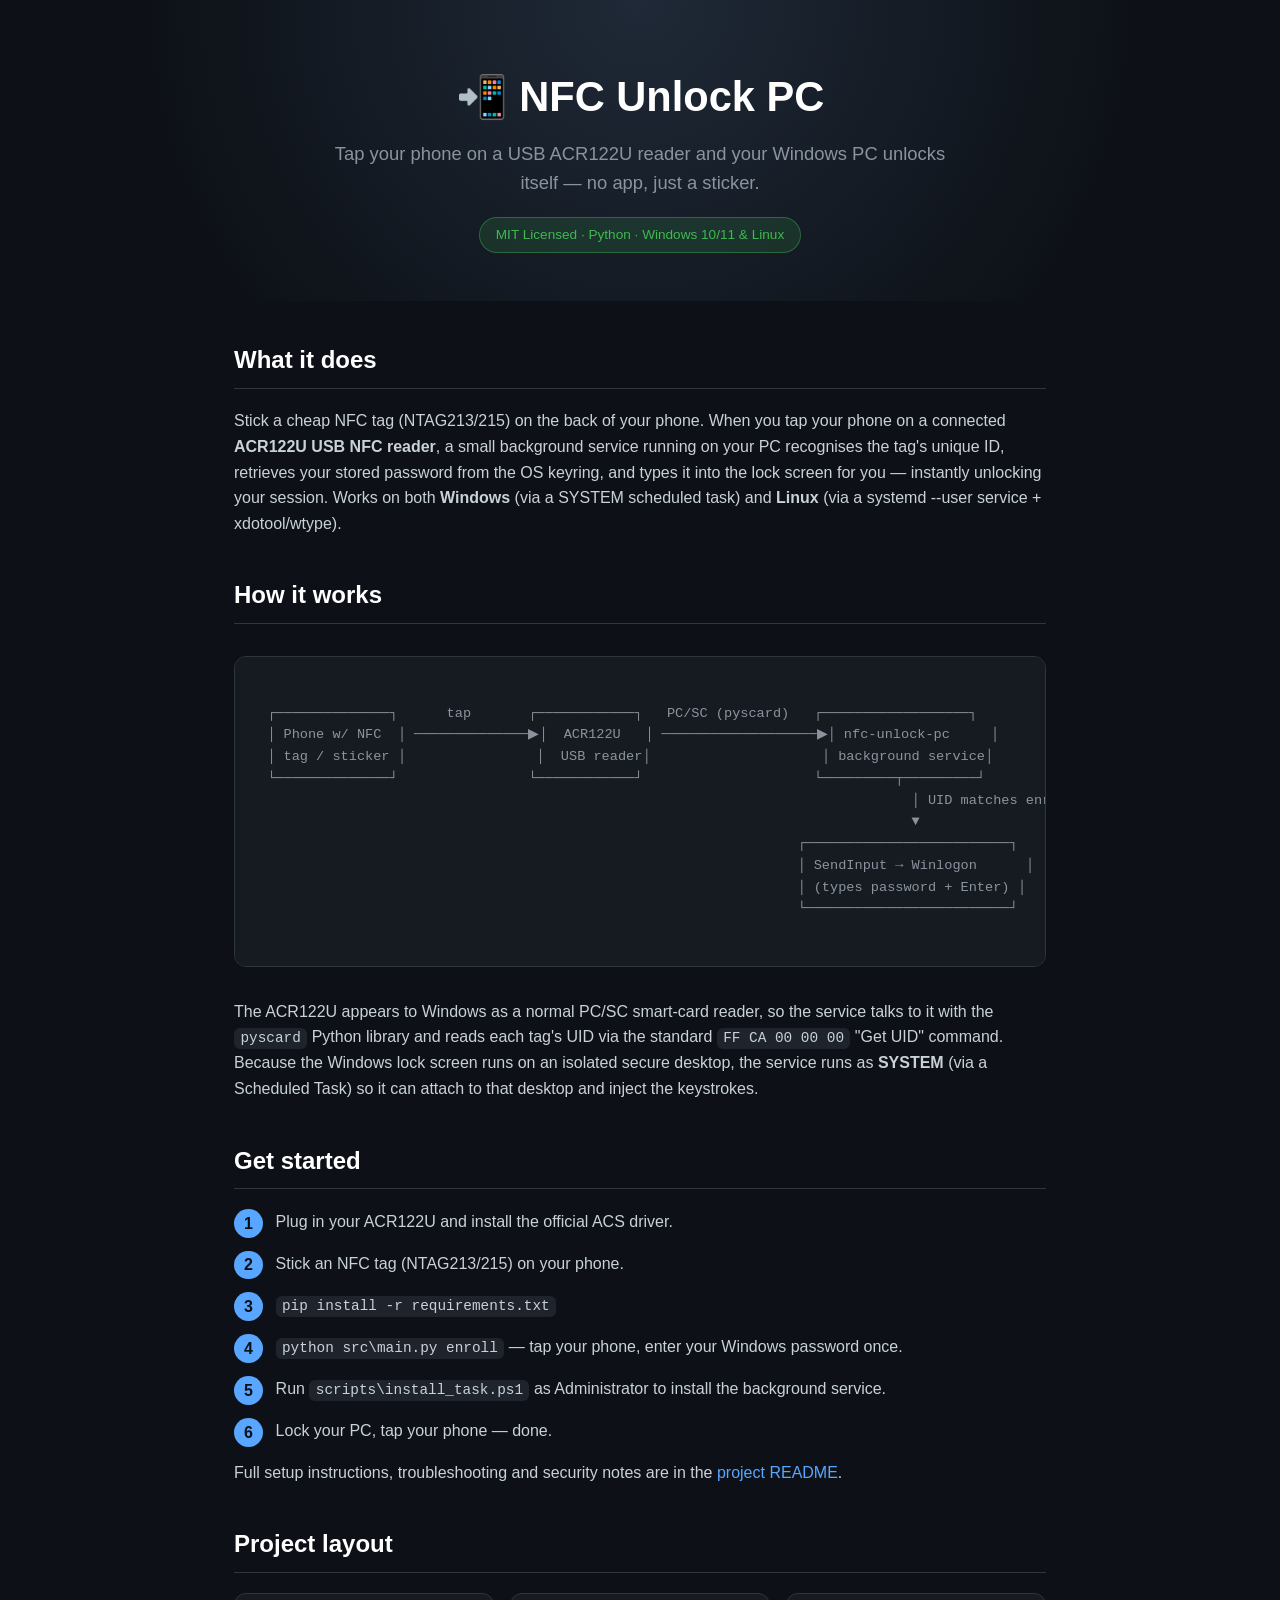
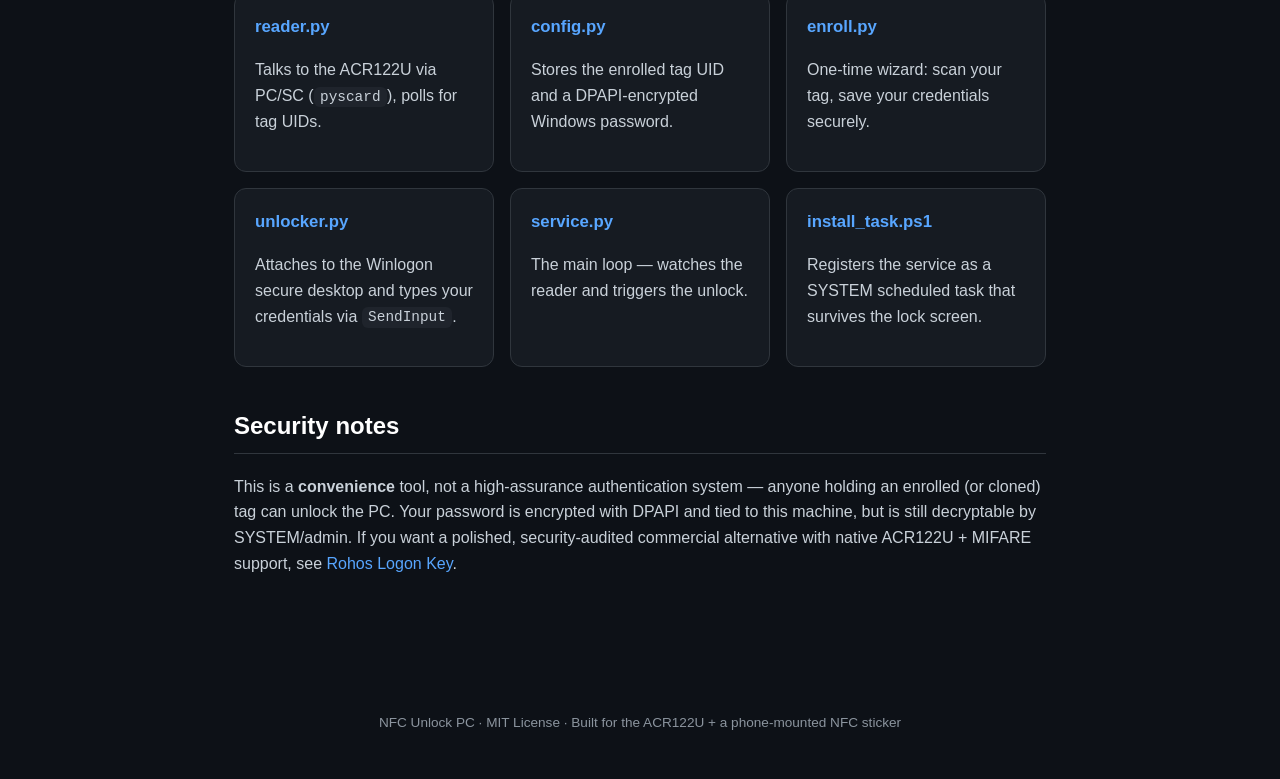
==== docs/index.html @ 6711de99 "Add project explainer website for GitHub Pages" ====
<!DOCTYPE html>
<html lang="en">
<head>
  <meta charset="UTF-8">
  <meta name="viewport" content="width=device-width, initial-scale=1.0">
  <title>NFC Unlock PC — tap your phone to unlock Windows</title>
  <style>
    :root {
      --bg: #0d1117;
      --panel: #161b22;
      --accent: #58a6ff;
      --accent2: #3fb950;
      --text: #c9d1d9;
      --muted: #8b949e;
    }
    * { box-sizing: border-box; }
    body {
      margin: 0;
      font-family: -apple-system, Segoe UI, Roboto, Helvetica, Arial, sans-serif;
      background: var(--bg);
      color: var(--text);
      line-height: 1.6;
    }
    header {
      padding: 4rem 1.5rem 3rem;
      text-align: center;
      background: radial-gradient(circle at top, #1f2937 0%, var(--bg) 70%);
    }
    header h1 {
      font-size: 2.6rem;
      margin: 0 0 0.5rem;
      color: #fff;
    }
    header p {
      color: var(--muted);
      font-size: 1.15rem;
      max-width: 640px;
      margin: 0 auto;
    }
    .badge {
      display: inline-block;
      margin-top: 1.2rem;
      padding: 0.4rem 1rem;
      border-radius: 999px;
      background: rgba(63, 185, 80, 0.15);
      color: var(--accent2);
      font-size: 0.85rem;
      border: 1px solid rgba(63, 185, 80, 0.4);
    }
    main {
      max-width: 860px;
      margin: 0 auto;
      padding: 0 1.5rem 4rem;
    }
    .diagram {
      background: var(--panel);
      border: 1px solid #30363d;
      border-radius: 12px;
      padding: 1.5rem;
      overflow-x: auto;
      font-family: ui-monospace, SFMono-Regular, Menlo, Consolas, monospace;
      font-size: 0.85rem;
      color: var(--muted);
      margin: 2rem 0;
      white-space: pre;
    }
    section {
      margin: 2.5rem 0;
    }
    h2 {
      color: #fff;
      border-bottom: 1px solid #30363d;
      padding-bottom: 0.5rem;
    }
    .grid {
      display: grid;
      grid-template-columns: repeat(auto-fit, minmax(220px, 1fr));
      gap: 1rem;
      margin-top: 1rem;
    }
    .card {
      background: var(--panel);
      border: 1px solid #30363d;
      border-radius: 12px;
      padding: 1.25rem;
    }
    .card h3 {
      margin-top: 0;
      color: var(--accent);
      font-size: 1.05rem;
    }
    code, pre {
      background: #1f242c;
      border-radius: 6px;
      padding: 0.15rem 0.4rem;
      font-family: ui-monospace, SFMono-Regular, Menlo, Consolas, monospace;
      font-size: 0.9em;
    }
    pre {
      display: block;
      padding: 1rem;
      overflow-x: auto;
    }
    a { color: var(--accent); text-decoration: none; }
    a:hover { text-decoration: underline; }
    footer {
      text-align: center;
      color: var(--muted);
      font-size: 0.85rem;
      padding: 2rem 1.5rem 3rem;
    }
    .steps {
      list-style: none;
      padding: 0;
      counter-reset: step;
    }
    .steps li {
      counter-increment: step;
      position: relative;
      padding-left: 2.6rem;
      margin-bottom: 1rem;
    }
    .steps li::before {
      content: counter(step);
      position: absolute;
      left: 0;
      top: 0;
      width: 1.8rem;
      height: 1.8rem;
      border-radius: 50%;
      background: var(--accent);
      color: #0d1117;
      font-weight: bold;
      display: flex;
      align-items: center;
      justify-content: center;
    }
  </style>
</head>
<body>
  <header>
    <h1>📲 NFC Unlock PC</h1>
    <p>Tap your phone on a USB ACR122U reader and your Windows PC unlocks itself — no app, just a sticker.</p>
    <span class="badge">MIT Licensed · Python · Windows 10/11 &amp; Linux</span>
  </header>

  <main>
    <section>
      <h2>What it does</h2>
      <p>
        Stick a cheap NFC tag (NTAG213/215) on the back of your phone. When you tap
        your phone on a connected <strong>ACR122U USB NFC reader</strong>, a small
        background service running on your PC recognises the tag's unique ID,
        retrieves your stored password from the OS keyring, and types it into the
        lock screen for you — instantly unlocking your session. Works on both
        <strong>Windows</strong> (via a SYSTEM scheduled task) and
        <strong>Linux</strong> (via a systemd --user service + xdotool/wtype).
      </p>
    </section>

    <section>
      <h2>How it works</h2>
      <div class="diagram">
 ┌──────────────┐      tap       ┌────────────┐   PC/SC (pyscard)   ┌──────────────────┐
 │ Phone w/ NFC  │ ──────────────▶│  ACR122U   │ ───────────────────▶│ nfc-unlock-pc     │
 │ tag / sticker │                │  USB reader│                     │ background service│
 └──────────────┘                └────────────┘                     └─────────┬─────────┘
                                                                                │ UID matches enrolled tag?
                                                                                ▼
                                                                  ┌─────────────────────────┐
                                                                  │ SendInput → Winlogon      │
                                                                  │ (types password + Enter) │
                                                                  └─────────────────────────┘
      </div>
      <p>
        The ACR122U appears to Windows as a normal PC/SC smart-card reader, so the
        service talks to it with the <code>pyscard</code> Python library and reads
        each tag's UID via the standard <code>FF CA 00 00 00</code> "Get UID" command.
        Because the Windows lock screen runs on an isolated secure desktop, the
        service runs as <strong>SYSTEM</strong> (via a Scheduled Task) so it can attach
        to that desktop and inject the keystrokes.
      </p>
    </section>

    <section>
      <h2>Get started</h2>
      <ol class="steps">
        <li>Plug in your ACR122U and install the official ACS driver.</li>
        <li>Stick an NFC tag (NTAG213/215) on your phone.</li>
        <li><code>pip install -r requirements.txt</code></li>
        <li><code>python src\main.py enroll</code> — tap your phone, enter your Windows password once.</li>
        <li>Run <code>scripts\install_task.ps1</code> as Administrator to install the background service.</li>
        <li>Lock your PC, tap your phone — done.</li>
      </ol>
      <p>Full setup instructions, troubleshooting and security notes are in the <a href="https://github.com/">project README</a>.</p>
    </section>

    <section>
      <h2>Project layout</h2>
      <div class="grid">
        <div class="card">
          <h3>reader.py</h3>
          <p>Talks to the ACR122U via PC/SC (<code>pyscard</code>), polls for tag UIDs.</p>
        </div>
        <div class="card">
          <h3>config.py</h3>
          <p>Stores the enrolled tag UID and a DPAPI-encrypted Windows password.</p>
        </div>
        <div class="card">
          <h3>enroll.py</h3>
          <p>One-time wizard: scan your tag, save your credentials securely.</p>
        </div>
        <div class="card">
          <h3>unlocker.py</h3>
          <p>Attaches to the Winlogon secure desktop and types your credentials via <code>SendInput</code>.</p>
        </div>
        <div class="card">
          <h3>service.py</h3>
          <p>The main loop — watches the reader and triggers the unlock.</p>
        </div>
        <div class="card">
          <h3>install_task.ps1</h3>
          <p>Registers the service as a SYSTEM scheduled task that survives the lock screen.</p>
        </div>
      </div>
    </section>

    <section>
      <h2>Security notes</h2>
      <p>
        This is a <strong>convenience</strong> tool, not a high-assurance authentication
        system — anyone holding an enrolled (or cloned) tag can unlock the PC. Your
        password is encrypted with DPAPI and tied to this machine, but is still
        decryptable by SYSTEM/admin. If you want a polished, security-audited
        commercial alternative with native ACR122U + MIFARE support, see
        <a href="https://rohos.com/">Rohos Logon Key</a>.
      </p>
    </section>
  </main>

  <footer>
    NFC Unlock PC · MIT License · Built for the ACR122U + a phone-mounted NFC sticker
  </footer>
</body>
</html>
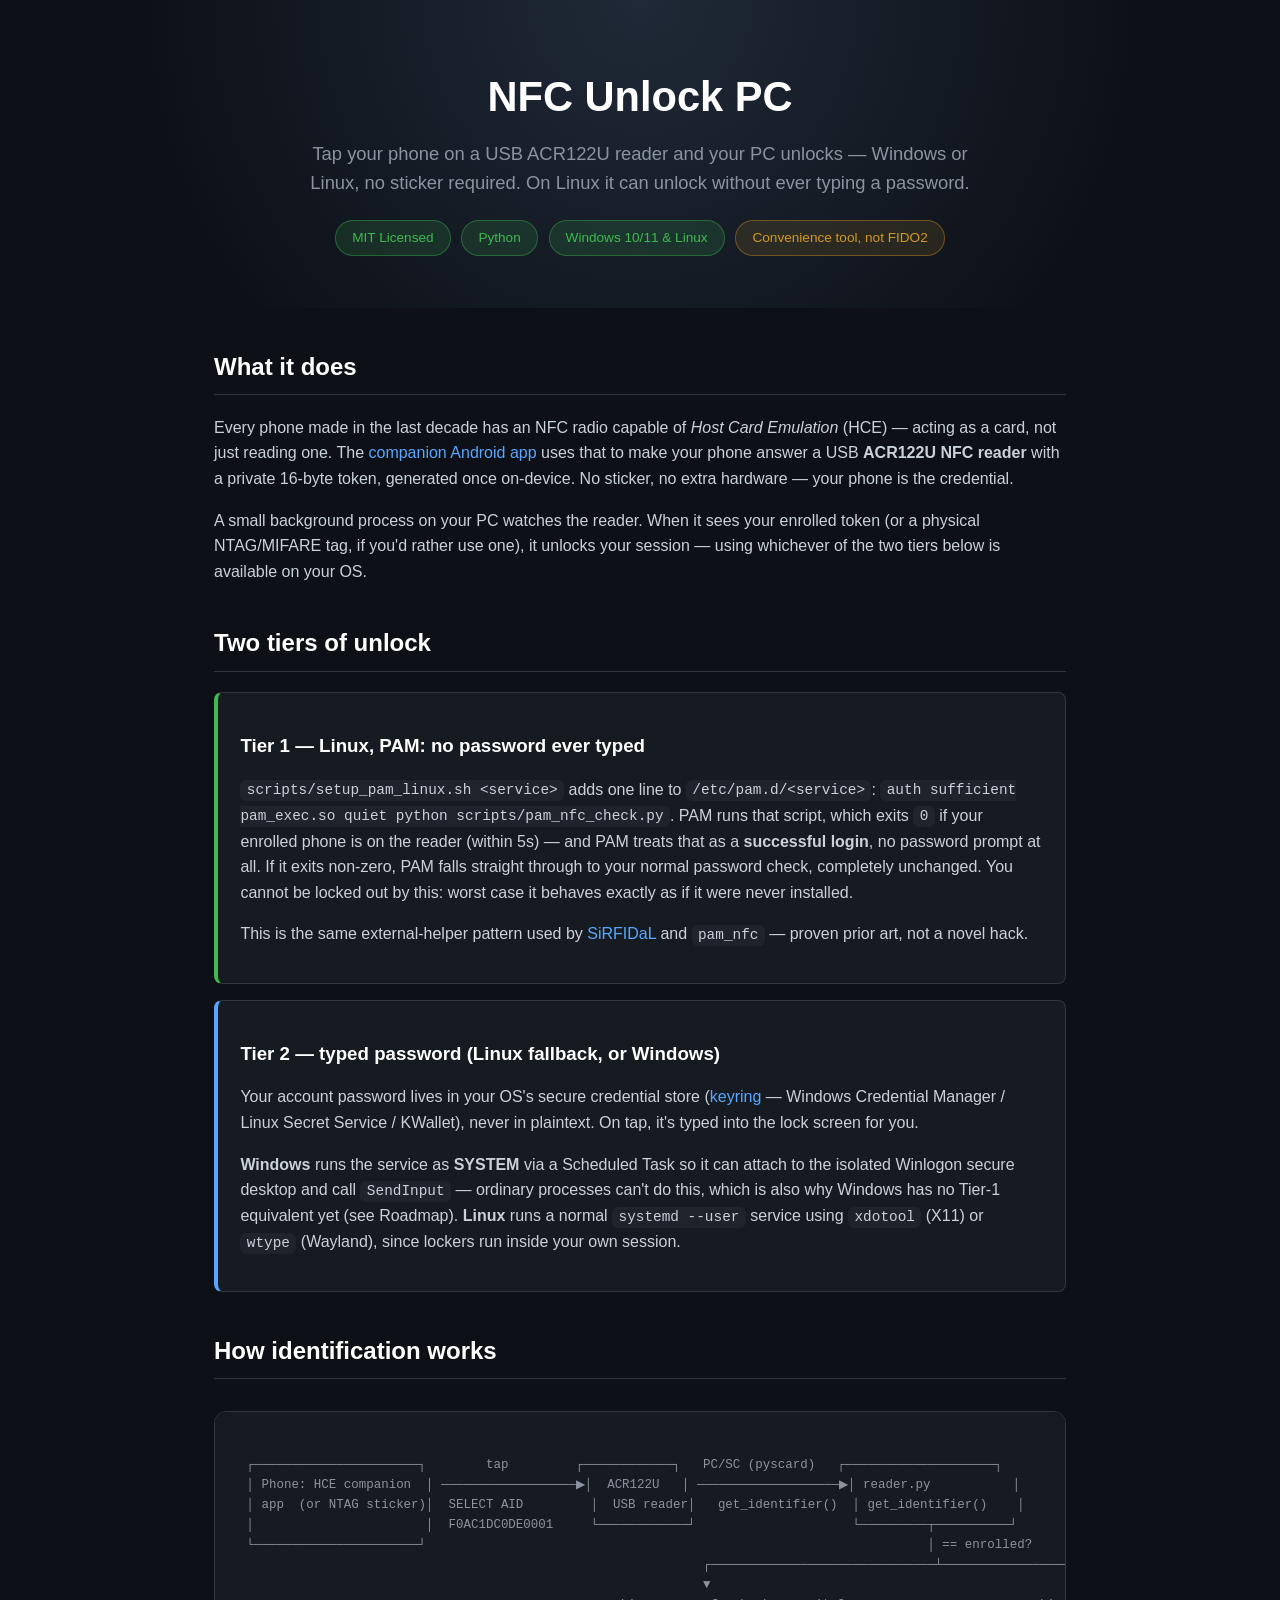
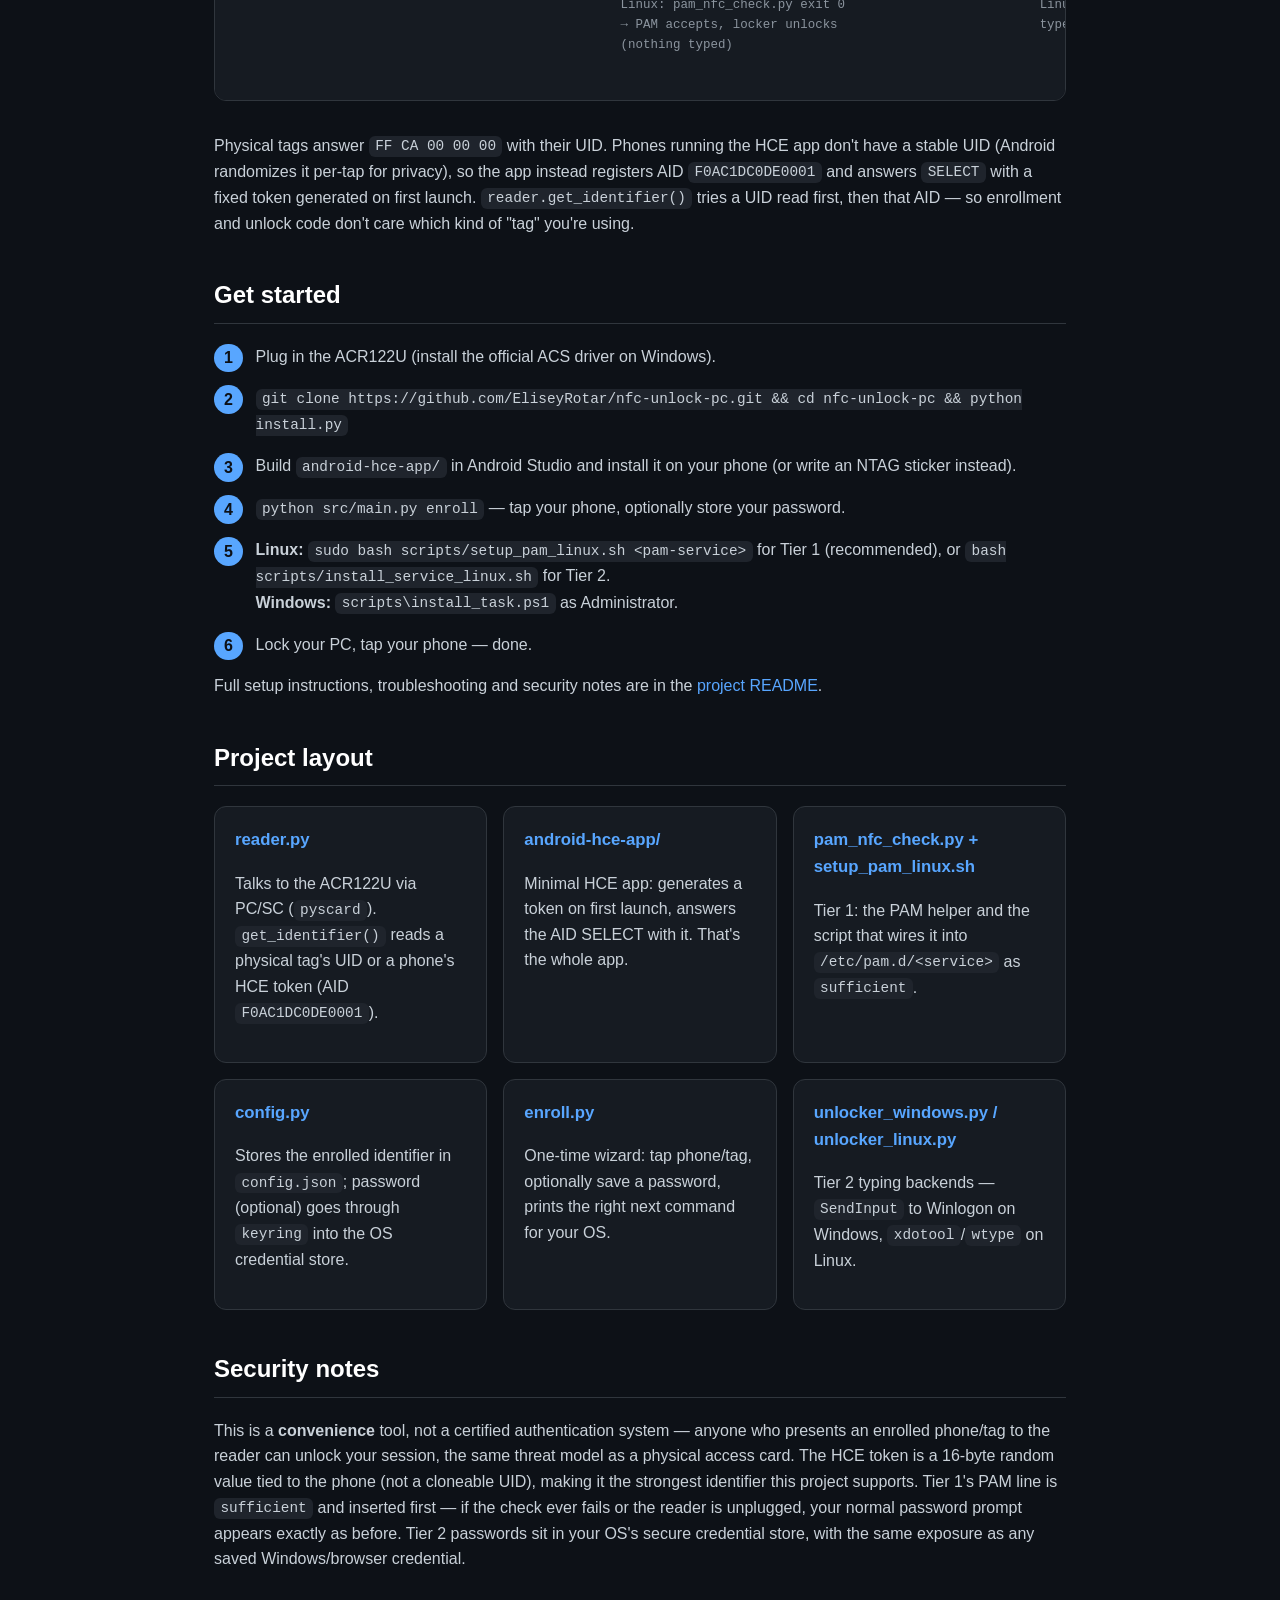
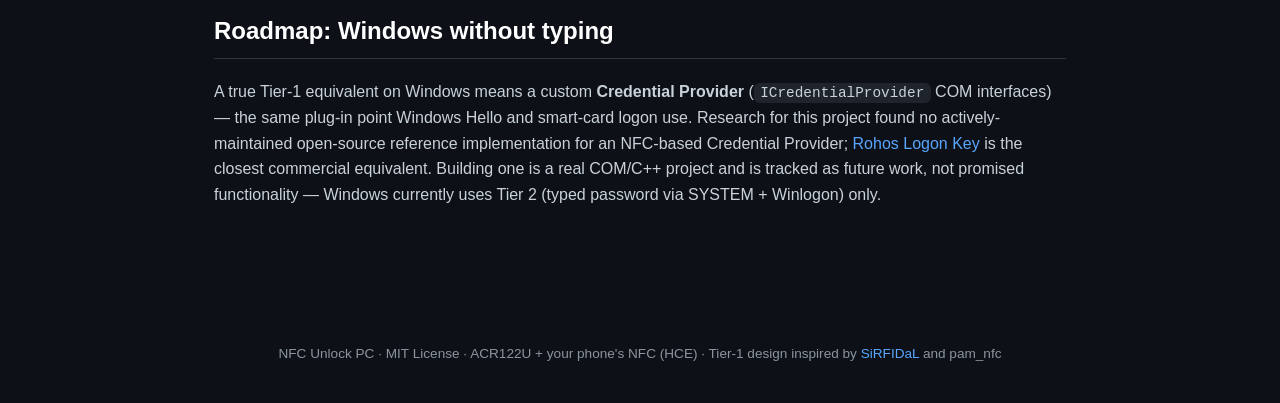
==== commit af6990ef: "docs: rewrite explainer site for phone HCE + Tier 1/2 unlock model Replaces the old sticker-and-Send" ====
--- a/docs/index.html
+++ b/docs/index.html
@@ -3,13 +3,14 @@
 <head>
   <meta charset="UTF-8">
   <meta name="viewport" content="width=device-width, initial-scale=1.0">
-  <title>NFC Unlock PC — tap your phone to unlock Windows</title>
+  <title>NFC Unlock PC — tap your phone to unlock Windows or Linux</title>
   <style>
     :root {
       --bg: #0d1117;
       --panel: #161b22;
       --accent: #58a6ff;
       --accent2: #3fb950;
+      --accent3: #d29922;
       --text: #c9d1d9;
       --muted: #8b949e;
     }
@@ -34,12 +35,13 @@
     header p {
       color: var(--muted);
       font-size: 1.15rem;
-      max-width: 640px;
+      max-width: 680px;
       margin: 0 auto;
     }
+    .badges { margin-top: 1.2rem; }
     .badge {
       display: inline-block;
-      margin-top: 1.2rem;
+      margin: 0.2rem;
       padding: 0.4rem 1rem;
       border-radius: 999px;
       background: rgba(63, 185, 80, 0.15);
@@ -47,8 +49,13 @@
       font-size: 0.85rem;
       border: 1px solid rgba(63, 185, 80, 0.4);
     }
+    .badge.warn {
+      background: rgba(210, 153, 34, 0.12);
+      color: var(--accent3);
+      border-color: rgba(210, 153, 34, 0.4);
+    }
     main {
-      max-width: 860px;
+      max-width: 900px;
       margin: 0 auto;
       padding: 0 1.5rem 4rem;
     }
@@ -59,19 +66,34 @@
       padding: 1.5rem;
       overflow-x: auto;
       font-family: ui-monospace, SFMono-Regular, Menlo, Consolas, monospace;
-      font-size: 0.85rem;
+      font-size: 0.78rem;
       color: var(--muted);
       margin: 2rem 0;
       white-space: pre;
     }
-    section {
-      margin: 2.5rem 0;
-    }
+    section { margin: 2.5rem 0; }
     h2 {
       color: #fff;
       border-bottom: 1px solid #30363d;
       padding-bottom: 0.5rem;
     }
+    h3.tier {
+      color: #fff;
+      margin-bottom: 0.3rem;
+    }
+    table {
+      width: 100%;
+      border-collapse: collapse;
+      margin-top: 1rem;
+      font-size: 0.95rem;
+    }
+    th, td {
+      border: 1px solid #30363d;
+      padding: 0.6rem 0.8rem;
+      text-align: left;
+      vertical-align: top;
+    }
+    th { background: var(--panel); color: #fff; }
     .grid {
       display: grid;
       grid-template-columns: repeat(auto-fit, minmax(220px, 1fr));
@@ -89,6 +111,15 @@
       color: var(--accent);
       font-size: 1.05rem;
     }
+    .tier-block {
+      background: var(--panel);
+      border: 1px solid #30363d;
+      border-left: 4px solid var(--accent2);
+      border-radius: 8px;
+      padding: 1.2rem 1.4rem;
+      margin: 1rem 0;
+    }
+    .tier-block.tier2 { border-left-color: var(--accent); }
     code, pre {
       background: #1f242c;
       border-radius: 6px;
@@ -96,11 +127,7 @@
       font-family: ui-monospace, SFMono-Regular, Menlo, Consolas, monospace;
       font-size: 0.9em;
     }
-    pre {
-      display: block;
-      padding: 1rem;
-      overflow-x: auto;
-    }
+    pre { display: block; padding: 1rem; overflow-x: auto; }
     a { color: var(--accent); text-decoration: none; }
     a:hover { text-decoration: underline; }
     footer {
@@ -139,60 +166,115 @@
 </head>
 <body>
   <header>
-    <h1>📲 NFC Unlock PC</h1>
-    <p>Tap your phone on a USB ACR122U reader and your Windows PC unlocks itself — no app, just a sticker.</p>
-    <span class="badge">MIT Licensed · Python · Windows 10/11 &amp; Linux</span>
+    <h1>NFC Unlock PC</h1>
+    <p>Tap your phone on a USB ACR122U reader and your PC unlocks — Windows or Linux,
+       no sticker required. On Linux it can unlock without ever typing a password.</p>
+    <div class="badges">
+      <span class="badge">MIT Licensed</span>
+      <span class="badge">Python</span>
+      <span class="badge">Windows 10/11 &amp; Linux</span>
+      <span class="badge warn">Convenience tool, not FIDO2</span>
+    </div>
   </header>
 
   <main>
     <section>
       <h2>What it does</h2>
       <p>
-        Stick a cheap NFC tag (NTAG213/215) on the back of your phone. When you tap
-        your phone on a connected <strong>ACR122U USB NFC reader</strong>, a small
-        background service running on your PC recognises the tag's unique ID,
-        retrieves your stored password from the OS keyring, and types it into the
-        lock screen for you — instantly unlocking your session. Works on both
-        <strong>Windows</strong> (via a SYSTEM scheduled task) and
-        <strong>Linux</strong> (via a systemd --user service + xdotool/wtype).
-      </p>
-    </section>
-
-    <section>
-      <h2>How it works</h2>
+        Every phone made in the last decade has an NFC radio capable of <em>Host Card
+        Emulation</em> (HCE) — acting as a card, not just reading one. The
+        <a href="https://github.com/EliseyRotar/nfc-unlock-pc/tree/master/android-hce-app">companion
+        Android app</a> uses that to make your phone answer a USB
+        <strong>ACR122U NFC reader</strong> with a private 16-byte token, generated once
+        on-device. No sticker, no extra hardware — your phone is the credential.
+      </p>
+      <p>
+        A small background process on your PC watches the reader. When it sees your
+        enrolled token (or a physical NTAG/MIFARE tag, if you'd rather use one), it
+        unlocks your session — using whichever of the two tiers below is available
+        on your OS.
+      </p>
+    </section>
+
+    <section>
+      <h2>Two tiers of unlock</h2>
+
+      <div class="tier-block">
+        <h3 class="tier">Tier 1 — Linux, PAM: no password ever typed</h3>
+        <p>
+          <code>scripts/setup_pam_linux.sh &lt;service&gt;</code> adds one line to
+          <code>/etc/pam.d/&lt;service&gt;</code>:
+          <code>auth sufficient pam_exec.so quiet python scripts/pam_nfc_check.py</code>.
+          PAM runs that script, which exits <code>0</code> if your enrolled phone is on
+          the reader (within 5s) — and PAM treats that as a <strong>successful login</strong>,
+          no password prompt at all. If it exits non-zero, PAM falls straight through to
+          your normal password check, completely unchanged. You cannot be locked out by
+          this: worst case it behaves exactly as if it were never installed.
+        </p>
+        <p>
+          This is the same external-helper pattern used by
+          <a href="https://github.com/jpetazzo/sirfidal">SiRFIDaL</a> and
+          <code>pam_nfc</code> — proven prior art, not a novel hack.
+        </p>
+      </div>
+
+      <div class="tier-block tier2">
+        <h3 class="tier">Tier 2 — typed password (Linux fallback, or Windows)</h3>
+        <p>
+          Your account password lives in your OS's secure credential store
+          (<a href="https://pypi.org/project/keyring/">keyring</a> — Windows Credential
+          Manager / Linux Secret Service / KWallet), never in plaintext. On tap, it's
+          typed into the lock screen for you.
+        </p>
+        <p>
+          <strong>Windows</strong> runs the service as <strong>SYSTEM</strong> via a
+          Scheduled Task so it can attach to the isolated Winlogon secure desktop and
+          call <code>SendInput</code> — ordinary processes can't do this, which is also
+          why Windows has no Tier-1 equivalent yet (see Roadmap).
+          <strong>Linux</strong> runs a normal <code>systemd --user</code> service using
+          <code>xdotool</code> (X11) or <code>wtype</code> (Wayland), since lockers run
+          inside your own session.
+        </p>
+      </div>
+    </section>
+
+    <section>
+      <h2>How identification works</h2>
       <div class="diagram">
- ┌──────────────┐      tap       ┌────────────┐   PC/SC (pyscard)   ┌──────────────────┐
- │ Phone w/ NFC  │ ──────────────▶│  ACR122U   │ ───────────────────▶│ nfc-unlock-pc     │
- │ tag / sticker │                │  USB reader│                     │ background service│
- └──────────────┘                └────────────┘                     └─────────┬─────────┘
-                                                                                │ UID matches enrolled tag?
-                                                                                ▼
-                                                                  ┌─────────────────────────┐
-                                                                  │ SendInput → Winlogon      │
-                                                                  │ (types password + Enter) │
-                                                                  └─────────────────────────┘
+ ┌──────────────────────┐        tap         ┌────────────┐   PC/SC (pyscard)   ┌────────────────────┐
+ │ Phone: HCE companion  │ ──────────────────▶│  ACR122U   │ ───────────────────▶│ reader.py           │
+ │ app  (or NTAG sticker)│  SELECT AID         │  USB reader│   get_identifier()  │ get_identifier()    │
+ │                       │  F0AC1DC0DE0001     └────────────┘                     └─────────┬──────────┘
+ └──────────────────────┘                                                                   │ == enrolled?
+                                                              ┌──────────────────────────────┴───────────────────────────┐
+                                                              ▼                                                            ▼
+                                                   Linux: pam_nfc_check.py exit 0                          Linux Tier 2 / Windows:
+                                                   → PAM accepts, locker unlocks                           type stored password + Enter
+                                                   (nothing typed)
       </div>
       <p>
-        The ACR122U appears to Windows as a normal PC/SC smart-card reader, so the
-        service talks to it with the <code>pyscard</code> Python library and reads
-        each tag's UID via the standard <code>FF CA 00 00 00</code> "Get UID" command.
-        Because the Windows lock screen runs on an isolated secure desktop, the
-        service runs as <strong>SYSTEM</strong> (via a Scheduled Task) so it can attach
-        to that desktop and inject the keystrokes.
+        Physical tags answer <code>FF CA 00 00 00</code> with their UID. Phones running
+        the HCE app don't have a stable UID (Android randomizes it per-tap for privacy),
+        so the app instead registers AID <code>F0AC1DC0DE0001</code> and answers
+        <code>SELECT</code> with a fixed token generated on first launch.
+        <code>reader.get_identifier()</code> tries a UID read first, then that AID —
+        so enrollment and unlock code don't care which kind of "tag" you're using.
       </p>
     </section>
 
     <section>
       <h2>Get started</h2>
       <ol class="steps">
-        <li>Plug in your ACR122U and install the official ACS driver.</li>
-        <li>Stick an NFC tag (NTAG213/215) on your phone.</li>
-        <li><code>pip install -r requirements.txt</code></li>
-        <li><code>python src\main.py enroll</code> — tap your phone, enter your Windows password once.</li>
-        <li>Run <code>scripts\install_task.ps1</code> as Administrator to install the background service.</li>
+        <li>Plug in the ACR122U (install the official ACS driver on Windows).</li>
+        <li><code>git clone https://github.com/EliseyRotar/nfc-unlock-pc.git &amp;&amp; cd nfc-unlock-pc &amp;&amp; python install.py</code></li>
+        <li>Build <code>android-hce-app/</code> in Android Studio and install it on your phone (or write an NTAG sticker instead).</li>
+        <li><code>python src/main.py enroll</code> — tap your phone, optionally store your password.</li>
+        <li><strong>Linux:</strong> <code>sudo bash scripts/setup_pam_linux.sh &lt;pam-service&gt;</code> for Tier 1 (recommended), or <code>bash scripts/install_service_linux.sh</code> for Tier 2.<br>
+            <strong>Windows:</strong> <code>scripts\install_task.ps1</code> as Administrator.</li>
         <li>Lock your PC, tap your phone — done.</li>
       </ol>
-      <p>Full setup instructions, troubleshooting and security notes are in the <a href="https://github.com/">project README</a>.</p>
+      <p>Full setup instructions, troubleshooting and security notes are in the
+        <a href="https://github.com/EliseyRotar/nfc-unlock-pc#readme">project README</a>.</p>
     </section>
 
     <section>
@@ -200,27 +282,27 @@
       <div class="grid">
         <div class="card">
           <h3>reader.py</h3>
-          <p>Talks to the ACR122U via PC/SC (<code>pyscard</code>), polls for tag UIDs.</p>
+          <p>Talks to the ACR122U via PC/SC (<code>pyscard</code>). <code>get_identifier()</code> reads a physical tag's UID or a phone's HCE token (AID <code>F0AC1DC0DE0001</code>).</p>
+        </div>
+        <div class="card">
+          <h3>android-hce-app/</h3>
+          <p>Minimal HCE app: generates a token on first launch, answers the AID SELECT with it. That's the whole app.</p>
+        </div>
+        <div class="card">
+          <h3>pam_nfc_check.py + setup_pam_linux.sh</h3>
+          <p>Tier 1: the PAM helper and the script that wires it into <code>/etc/pam.d/&lt;service&gt;</code> as <code>sufficient</code>.</p>
         </div>
         <div class="card">
           <h3>config.py</h3>
-          <p>Stores the enrolled tag UID and a DPAPI-encrypted Windows password.</p>
+          <p>Stores the enrolled identifier in <code>config.json</code>; password (optional) goes through <code>keyring</code> into the OS credential store.</p>
         </div>
         <div class="card">
           <h3>enroll.py</h3>
-          <p>One-time wizard: scan your tag, save your credentials securely.</p>
-        </div>
-        <div class="card">
-          <h3>unlocker.py</h3>
-          <p>Attaches to the Winlogon secure desktop and types your credentials via <code>SendInput</code>.</p>
-        </div>
-        <div class="card">
-          <h3>service.py</h3>
-          <p>The main loop — watches the reader and triggers the unlock.</p>
-        </div>
-        <div class="card">
-          <h3>install_task.ps1</h3>
-          <p>Registers the service as a SYSTEM scheduled task that survives the lock screen.</p>
+          <p>One-time wizard: tap phone/tag, optionally save a password, prints the right next command for your OS.</p>
+        </div>
+        <div class="card">
+          <h3>unlocker_windows.py / unlocker_linux.py</h3>
+          <p>Tier 2 typing backends — <code>SendInput</code> to Winlogon on Windows, <code>xdotool</code>/<code>wtype</code> on Linux.</p>
         </div>
       </div>
     </section>
@@ -228,18 +310,36 @@
     <section>
       <h2>Security notes</h2>
       <p>
-        This is a <strong>convenience</strong> tool, not a high-assurance authentication
-        system — anyone holding an enrolled (or cloned) tag can unlock the PC. Your
-        password is encrypted with DPAPI and tied to this machine, but is still
-        decryptable by SYSTEM/admin. If you want a polished, security-audited
-        commercial alternative with native ACR122U + MIFARE support, see
-        <a href="https://rohos.com/">Rohos Logon Key</a>.
+        This is a <strong>convenience</strong> tool, not a certified authentication system —
+        anyone who presents an enrolled phone/tag to the reader can unlock your session,
+        the same threat model as a physical access card. The HCE token is a 16-byte
+        random value tied to the phone (not a cloneable UID), making it the strongest
+        identifier this project supports. Tier 1's PAM line is <code>sufficient</code>
+        and inserted first — if the check ever fails or the reader is unplugged, your
+        normal password prompt appears exactly as before. Tier 2 passwords sit in your
+        OS's secure credential store, with the same exposure as any saved
+        Windows/browser credential.
+      </p>
+    </section>
+
+    <section>
+      <h2>Roadmap: Windows without typing</h2>
+      <p>
+        A true Tier-1 equivalent on Windows means a custom <strong>Credential
+        Provider</strong> (<code>ICredentialProvider</code> COM interfaces) — the same
+        plug-in point Windows Hello and smart-card logon use. Research for this project
+        found no actively-maintained open-source reference implementation for an
+        NFC-based Credential Provider; <a href="https://rohos.com/">Rohos Logon Key</a>
+        is the closest commercial equivalent. Building one is a real COM/C++ project and
+        is tracked as future work, not promised functionality — Windows currently uses
+        Tier 2 (typed password via SYSTEM + Winlogon) only.
       </p>
     </section>
   </main>
 
   <footer>
-    NFC Unlock PC · MIT License · Built for the ACR122U + a phone-mounted NFC sticker
+    NFC Unlock PC · MIT License · ACR122U + your phone's NFC (HCE) ·
+    Tier-1 design inspired by <a href="https://github.com/jpetazzo/sirfidal">SiRFIDaL</a> and pam_nfc
   </footer>
 </body>
 </html>
